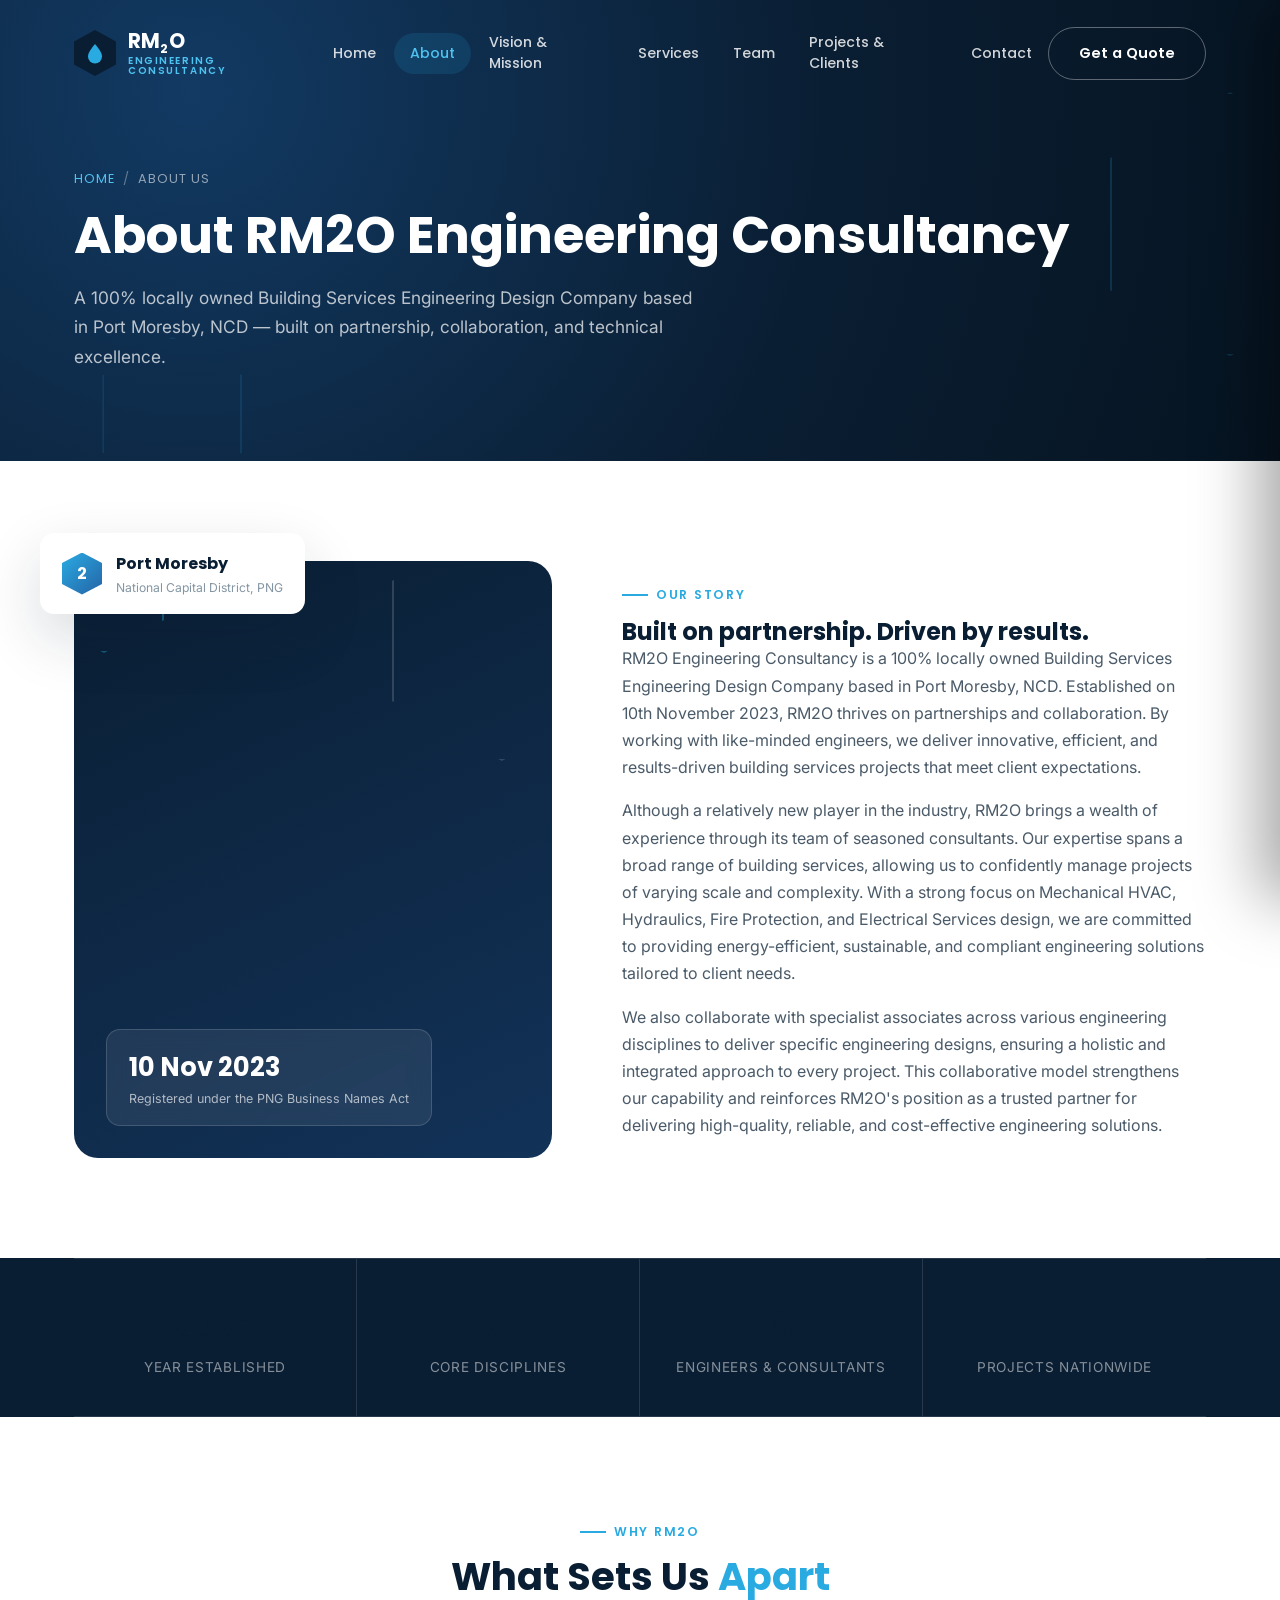
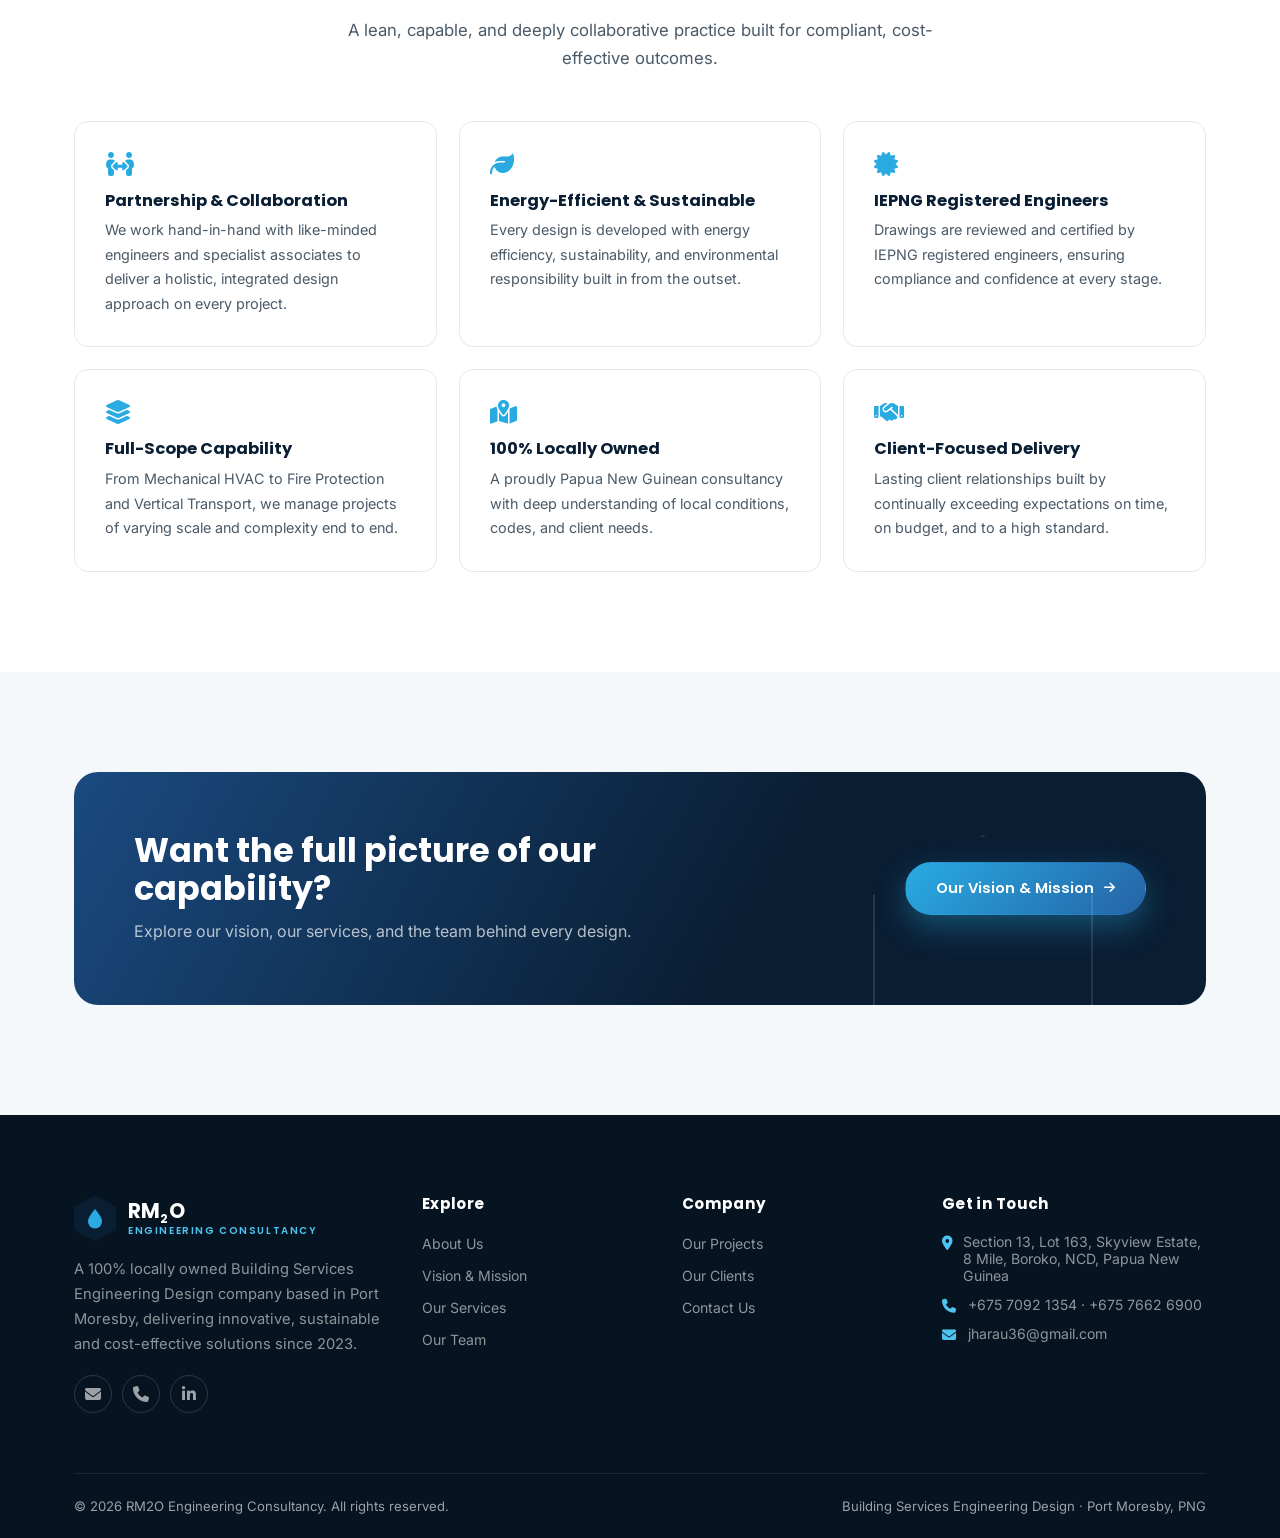
==== about.html @ 24e46983 "initial commit: RM2O website" ====
<!DOCTYPE html>
<html lang="en">
<head>
<meta charset="UTF-8">
<meta name="viewport" content="width=device-width, initial-scale=1.0">
<title>About Us | RM2O Engineering Consultancy</title>
<meta name="description" content="RM2O Engineering Consultancy is a 100% locally owned Building Services Engineering Design Company based in Port Moresby, NCD, established November 2023.">

  <!-- Canonical -->
  <link rel="canonical" href="https://YOURNAME.github.io/rm2o-website/about.html">

  <!-- Open Graph / Facebook / WhatsApp / LinkedIn -->
  <meta property="og:type" content="website">
  <meta property="og:site_name" content="RM2O Engineering Consultancy">
  <meta property="og:locale" content="en_PG">
  <meta property="og:url" content="https://YOURNAME.github.io/rm2o-website/about.html">
  <meta property="og:title" content="About Us | RM2O Engineering Consultancy">
  <meta property="og:description" content="RM2O Engineering Consultancy is a 100% locally owned Building Services Engineering Design Company based in Port Moresby, NCD, established November 2023.">
  <meta property="og:image" content="https://YOURNAME.github.io/rm2o-website/assets/og-image.png">
  <meta property="og:image:width" content="1200">
  <meta property="og:image:height" content="630">
  <meta property="og:image:alt" content="RM2O Engineering Consultancy — building services engineering design, Port Moresby, Papua New Guinea">

  <!-- Twitter / X -->
  <meta name="twitter:card" content="summary_large_image">
  <meta name="twitter:title" content="About Us | RM2O Engineering Consultancy">
  <meta name="twitter:description" content="RM2O Engineering Consultancy is a 100% locally owned Building Services Engineering Design Company based in Port Moresby, NCD, established November 2023.">
  <meta name="twitter:image" content="https://YOURNAME.github.io/rm2o-website/assets/og-image.png">

  <!-- Theme -->
  <meta name="theme-color" content="#0a1e33">

<link rel="icon" type="image/svg+xml" href="assets/favicon.svg">
<link rel="preconnect" href="https://fonts.googleapis.com">
<link rel="preconnect" href="https://fonts.gstatic.com" crossorigin>
<link href="https://fonts.googleapis.com/css2?family=Inter:wght@400;500;600;700&family=Poppins:wght@500;600;700;800&display=swap" rel="stylesheet">
<link rel="stylesheet" href="https://cdnjs.cloudflare.com/ajax/libs/font-awesome/6.5.1/css/all.min.css">
<link rel="stylesheet" href="css/style.css">
<link rel="stylesheet" href="css/pages.css">
</head>
<body data-page="about">

<div id="preloader"><div class="loader-hex"></div></div>

<header class="site-header">
  <div class="container">
    <a href="index.html" class="brand">
      <div class="brand-mark"><svg viewBox="0 0 24 24" fill="none"><path d="M12 3c4 5 7 8.8 7 12.5A7 7 0 0 1 5 15.5C5 11.8 8 8 12 3z" fill="#29abe2"/></svg></div>
      <div class="brand-text"><div class="rm">RM<sub>2</sub>O</div><div class="sub">Engineering Consultancy</div></div>
    </a>
    <nav class="nav-links">
      <a href="index.html" data-page="home">Home</a>
      <a href="about.html" data-page="about">About</a>
      <a href="vision-mission.html" data-page="vision">Vision &amp; Mission</a>
      <a href="services.html" data-page="services">Services</a>
      <a href="team.html" data-page="team">Team</a>
      <a href="projects-clients.html" data-page="projects">Projects &amp; Clients</a>
      <a href="contact.html" data-page="contact">Contact</a>
    </nav>
    <div class="nav-cta">
      <a href="contact.html" class="btn btn-outline desktop-only">Get a Quote</a>
      <button class="nav-toggle" aria-label="Open menu"><span></span><span></span><span></span></button>
    </div>
  </div>
</header>
<div class="nav-overlay"></div>
<aside class="mobile-nav">
  <button class="mobile-nav-close" aria-label="Close menu"><i class="fa-solid fa-xmark"></i></button>
  <a href="index.html" data-page="home">Home</a>
  <a href="about.html" data-page="about">About</a>
  <a href="vision-mission.html" data-page="vision">Vision &amp; Mission</a>
  <a href="services.html" data-page="services">Services</a>
  <a href="team.html" data-page="team">Team</a>
  <a href="projects-clients.html" data-page="projects">Projects &amp; Clients</a>
  <a href="contact.html" data-page="contact">Contact</a>
  <a href="contact.html" class="btn btn-primary btn-block" style="margin-top:24px;">Get a Quote</a>
</aside>

<section class="page-hero">
  <div class="hex-deco hex-outline" style="width:240px;height:264px;top:20%;right:-70px;"></div>
  <div class="hex-deco hex-outline" style="width:140px;height:154px;bottom:-30px;left:8%;border-color:rgba(41,171,226,0.25);"></div>
  <div class="container">
    <div class="crumb"><a href="index.html">Home</a><span class="sep">/</span><span class="cur">About Us</span></div>
    <h1>About RM2O Engineering Consultancy</h1>
    <p class="lead">A 100% locally owned Building Services Engineering Design Company based in Port Moresby, NCD &mdash; built on partnership, collaboration, and technical excellence.</p>
  </div>
</section>

<section class="section-pad">
  <div class="container about-split">
    <div class="about-visual reveal">
      <div class="about-panel">
        <div class="hex-deco hex-outline"></div>
        <div class="hex-deco hex-outline small"></div>
        <div class="about-panel-tag"><b>10 Nov 2023</b><span>Registered under the PNG Business Names Act</span></div>
      </div>
      <div class="about-float-card">
        <div class="hex-badge">2</div>
        <div><b>Port Moresby</b><span>National Capital District, PNG</span></div>
      </div>
    </div>
    <div class="about-body reveal reveal-delay-1">
      <div class="eyebrow">Our Story</div>
      <h2>Built on partnership. Driven by results.</h2>
      <p>RM2O Engineering Consultancy is a 100% locally owned Building Services Engineering Design Company based in Port Moresby, NCD. Established on 10th November 2023, RM2O thrives on partnerships and collaboration. By working with like-minded engineers, we deliver innovative, efficient, and results-driven building services projects that meet client expectations.</p>
      <p>Although a relatively new player in the industry, RM2O brings a wealth of experience through its team of seasoned consultants. Our expertise spans a broad range of building services, allowing us to confidently manage projects of varying scale and complexity. With a strong focus on Mechanical HVAC, Hydraulics, Fire Protection, and Electrical Services design, we are committed to providing energy-efficient, sustainable, and compliant engineering solutions tailored to client needs.</p>
      <p>We also collaborate with specialist associates across various engineering disciplines to deliver specific engineering designs, ensuring a holistic and integrated approach to every project. This collaborative model strengthens our capability and reinforces RM2O's position as a trusted partner for delivering high-quality, reliable, and cost-effective engineering solutions.</p>
    </div>
  </div>
</section>

<section class="bg-navy" style="padding:0;">
  <div class="container">
    <div class="stat-band" style="border-color:rgba(255,255,255,0.12); margin:0;">
      <div class="stat" style="border-color:rgba(255,255,255,0.12);"><b>2023</b><span style="color:rgba(255,255,255,0.5);">Year Established</span></div>
      <div class="stat" style="border-color:rgba(255,255,255,0.12);"><b>5</b><span style="color:rgba(255,255,255,0.5);">Core Disciplines</span></div>
      <div class="stat" style="border-color:rgba(255,255,255,0.12);"><b>8</b><span style="color:rgba(255,255,255,0.5);">Engineers &amp; Consultants</span></div>
      <div class="stat"><b>15+</b><span style="color:rgba(255,255,255,0.5);">Projects Nationwide</span></div>
    </div>
  </div>
</section>

<section class="section-pad">
  <div class="container">
    <div class="section-head center reveal">
      <div class="eyebrow" style="justify-content:center;">Why RM2O</div>
      <h2>What Sets Us <span class="accent">Apart</span></h2>
      <p>A lean, capable, and deeply collaborative practice built for compliant, cost-effective outcomes.</p>
    </div>
    <div class="why-grid">
      <div class="why-card reveal reveal-delay-1">
        <i class="fa-solid fa-people-arrows"></i>
        <h4>Partnership &amp; Collaboration</h4>
        <p>We work hand-in-hand with like-minded engineers and specialist associates to deliver a holistic, integrated design approach on every project.</p>
      </div>
      <div class="why-card reveal reveal-delay-2">
        <i class="fa-solid fa-leaf"></i>
        <h4>Energy-Efficient &amp; Sustainable</h4>
        <p>Every design is developed with energy efficiency, sustainability, and environmental responsibility built in from the outset.</p>
      </div>
      <div class="why-card reveal reveal-delay-3">
        <i class="fa-solid fa-certificate"></i>
        <h4>IEPNG Registered Engineers</h4>
        <p>Drawings are reviewed and certified by IEPNG registered engineers, ensuring compliance and confidence at every stage.</p>
      </div>
      <div class="why-card reveal reveal-delay-1">
        <i class="fa-solid fa-layer-group"></i>
        <h4>Full-Scope Capability</h4>
        <p>From Mechanical HVAC to Fire Protection and Vertical Transport, we manage projects of varying scale and complexity end to end.</p>
      </div>
      <div class="why-card reveal reveal-delay-2">
        <i class="fa-solid fa-map-location-dot"></i>
        <h4>100% Locally Owned</h4>
        <p>A proudly Papua New Guinean consultancy with deep understanding of local conditions, codes, and client needs.</p>
      </div>
      <div class="why-card reveal reveal-delay-3">
        <i class="fa-solid fa-handshake"></i>
        <h4>Client-Focused Delivery</h4>
        <p>Lasting client relationships built by continually exceeding expectations on time, on budget, and to a high standard.</p>
      </div>
    </div>
  </div>
</section>

<section class="section-pad bg-soft" style="padding-bottom:110px;">
  <div class="container">
    <div class="cta-band reveal" style="background:linear-gradient(120deg, var(--blue-700), var(--navy) 60%);">
      <div class="hex-deco hex-outline"></div>
      <div>
        <h2>Want the full picture of our capability?</h2>
        <p>Explore our vision, our services, and the team behind every design.</p>
      </div>
      <a href="vision-mission.html" class="btn btn-primary">Our Vision &amp; Mission <i class="fa-solid fa-arrow-right"></i></a>
    </div>
  </div>
</section>

<footer class="site-footer">
  <div class="container">
    <div class="footer-grid">
      <div class="footer-brand">
        <div class="brand">
          <div class="brand-mark"><svg viewBox="0 0 24 24" fill="none"><path d="M12 3c4 5 7 8.8 7 12.5A7 7 0 0 1 5 15.5C5 11.8 8 8 12 3z" fill="#29abe2"/></svg></div>
          <div class="brand-text"><div class="rm">RM<sub>2</sub>O</div><div class="sub">Engineering Consultancy</div></div>
        </div>
        <p>A 100% locally owned Building Services Engineering Design company based in Port Moresby, delivering innovative, sustainable and cost-effective solutions since 2023.</p>
        <div class="footer-social">
          <a href="mailto:jharau36@gmail.com" aria-label="Email"><i class="fa-solid fa-envelope"></i></a>
          <a href="tel:+67570921354" aria-label="Call"><i class="fa-solid fa-phone"></i></a>
          <a href="#" aria-label="LinkedIn"><i class="fa-brands fa-linkedin-in"></i></a>
        </div>
      </div>
      <div class="footer-col">
        <h4>Explore</h4>
        <ul>
          <li><a href="about.html">About Us</a></li>
          <li><a href="vision-mission.html">Vision &amp; Mission</a></li>
          <li><a href="services.html">Our Services</a></li>
          <li><a href="team.html">Our Team</a></li>
        </ul>
      </div>
      <div class="footer-col">
        <h4>Company</h4>
        <ul>
          <li><a href="projects-clients.html">Our Projects</a></li>
          <li><a href="projects-clients.html#clients">Our Clients</a></li>
          <li><a href="contact.html">Contact Us</a></li>
        </ul>
      </div>
      <div class="footer-col">
        <h4>Get in Touch</h4>
        <ul class="footer-contact">
          <li><i class="fa-solid fa-location-dot"></i> Section 13, Lot 163, Skyview Estate, 8 Mile, Boroko, NCD, Papua New Guinea</li>
          <li><i class="fa-solid fa-phone"></i> +675 7092 1354 &middot; +675 7662 6900</li>
          <li><i class="fa-solid fa-envelope"></i> jharau36@gmail.com</li>
        </ul>
      </div>
    </div>
    <div class="footer-bottom">
      <span>&copy; <span class="js-year"></span> RM2O Engineering Consultancy. All rights reserved.</span>
      <span>Building Services Engineering Design &middot; Port Moresby, PNG</span>
    </div>
  </div>
</footer>

<button class="back-to-top" aria-label="Back to top"><i class="fa-solid fa-arrow-up"></i></button>
<script src="js/script.js"></script>
</body>
</html>
---- css/style.css ----
/* ==========================================================================
   RM2O Engineering Consultancy — Stylesheet
   ========================================================================== */

:root {
  --navy: #0a1e33;
  --navy-deep: #061421;
  --blue-800: #123258;
  --blue-700: #1a4a80;
  --blue-600: #2563a6;
  --blue-500: #2f7fc4;
  --cyan-500: #29abe2;
  --cyan-400: #4fc3f0;
  --cyan-300: #8adcf7;
  --ink: #16232f;
  --ink-soft: #4a5a68;
  --muted: #8496a3;
  --line: #e3e9ee;
  --bg: #ffffff;
  --bg-soft: #f5f8fb;
  --bg-soft-2: #eef3f8;
  --white: #ffffff;
  --success: #2fa86c;
  --radius-sm: 8px;
  --radius-md: 14px;
  --radius-lg: 24px;
  --radius-pill: 999px;
  --shadow-sm: 0 2px 10px rgba(10, 30, 51, 0.06);
  --shadow-md: 0 10px 30px rgba(10, 30, 51, 0.10);
  --shadow-lg: 0 24px 60px rgba(10, 30, 51, 0.16);
  --shadow-glow: 0 0 0 1px rgba(41, 171, 226, 0.15), 0 20px 50px rgba(41, 171, 226, 0.18);
  --ease: cubic-bezier(0.22, 1, 0.36, 1);
  --font-head: 'Poppins', 'Segoe UI', sans-serif;
  --font-body: 'Inter', 'Segoe UI', sans-serif;
  --container: 1180px;
}

* , *::before, *::after { box-sizing: border-box; }
html { scroll-behavior: smooth; }
body {
  margin: 0;
  font-family: var(--font-body);
  color: var(--ink);
  background: var(--bg);
  -webkit-font-smoothing: antialiased;
  overflow-x: hidden;
}
img { max-width: 100%; display: block; }
a { color: inherit; text-decoration: none; }
ul { margin: 0; padding: 0; list-style: none; }
h1, h2, h3, h4, h5 {
  font-family: var(--font-head);
  margin: 0;
  line-height: 1.15;
  color: var(--navy);
  font-weight: 700;
}
p { margin: 0; line-height: 1.7; color: var(--ink-soft); }
button { font-family: inherit; cursor: pointer; }
.container {
  max-width: var(--container);
  margin: 0 auto;
  padding: 0 24px;
}
section { position: relative; }

/* ---------- Utility ---------- */
.eyebrow {
  display: inline-flex;
  align-items: center;
  gap: 8px;
  font-family: var(--font-head);
  font-size: 0.78rem;
  font-weight: 600;
  letter-spacing: 0.14em;
  text-transform: uppercase;
  color: var(--cyan-500);
  margin-bottom: 14px;
}
.eyebrow::before {
  content: "";
  width: 26px;
  height: 2px;
  background: var(--cyan-500);
  display: inline-block;
}
.section-head { max-width: 640px; margin-bottom: 48px; }
.section-head.center { margin-left: auto; margin-right: auto; text-align: center; }
.section-head h2 { font-size: clamp(1.8rem, 3vw, 2.6rem); }
.section-head h2 .accent { color: var(--cyan-500); }
.section-head p { margin-top: 16px; font-size: 1.05rem; }
.section-pad { padding: 100px 0; }
.bg-soft { background: var(--bg-soft); }
.bg-navy { background: var(--navy); color: #fff; }
.bg-navy p { color: rgba(255,255,255,0.72); }
.bg-navy h2, .bg-navy h3, .bg-navy h4 { color: #fff; }

.btn {
  display: inline-flex;
  align-items: center;
  gap: 10px;
  padding: 15px 30px;
  border-radius: var(--radius-pill);
  font-family: var(--font-head);
  font-weight: 600;
  font-size: 0.92rem;
  border: 1px solid transparent;
  transition: transform .35s var(--ease), box-shadow .35s var(--ease), background .35s var(--ease), color .35s var(--ease), border-color .35s var(--ease);
  white-space: nowrap;
}
.btn i, .btn svg { font-size: 0.85em; }
.btn-primary {
  background: linear-gradient(135deg, var(--cyan-500), var(--blue-600));
  color: #fff;
  box-shadow: 0 12px 30px rgba(41, 171, 226, 0.35);
}
.btn-primary:hover { transform: translateY(-3px); box-shadow: 0 18px 40px rgba(41, 171, 226, 0.45); }
.btn-outline {
  background: transparent;
  border-color: rgba(255,255,255,0.35);
  color: #fff;
}
.btn-outline:hover { background: rgba(255,255,255,0.12); border-color: #fff; transform: translateY(-3px); }
.btn-outline-dark {
  background: transparent;
  border-color: var(--line);
  color: var(--navy);
}
.btn-outline-dark:hover { border-color: var(--cyan-500); color: var(--cyan-500); transform: translateY(-3px); }
.btn-block { width: 100%; justify-content: center; }
.btn-sm { padding: 10px 20px; font-size: 0.82rem; }

/* Hexagon badge (page-number motif from the profile) */
.hex-badge {
  --s: 46px;
  width: var(--s);
  height: calc(var(--s) * 1.05);
  background: linear-gradient(135deg, var(--cyan-500), var(--blue-600));
  clip-path: polygon(50% 0%, 100% 25%, 100% 75%, 50% 100%, 0% 75%, 0% 25%);
  display: inline-flex;
  align-items: center;
  justify-content: center;
  color: #fff;
  font-family: var(--font-head);
  font-weight: 700;
  font-size: 1rem;
  flex-shrink: 0;
}

.hex-deco { position: absolute; pointer-events: none; z-index: 0; }
.hex-outline {
  clip-path: polygon(50% 0%, 100% 25%, 100% 75%, 50% 100%, 0% 75%, 0% 25%);
  border: 2px solid rgba(41, 171, 226, 0.35);
}
.hex-outline.solid-light { background: rgba(41, 171, 226, 0.06); border: none; }

.reveal { opacity: 0; transform: translateY(28px); transition: opacity .8s var(--ease), transform .8s var(--ease); }
.reveal.in { opacity: 1; transform: translateY(0); }
.reveal-delay-1 { transition-delay: .08s; }
.reveal-delay-2 { transition-delay: .16s; }
.reveal-delay-3 { transition-delay: .24s; }
.reveal-delay-4 { transition-delay: .32s; }

.tag-status {
  display: inline-flex;
  align-items: center;
  gap: 6px;
  padding: 5px 13px;
  border-radius: var(--radius-pill);
  font-size: 0.72rem;
  font-weight: 700;
  letter-spacing: 0.04em;
  text-transform: uppercase;
  font-family: var(--font-head);
}
.tag-status.done { background: rgba(47, 168, 108, 0.12); color: var(--success); }
.tag-status.progress { background: rgba(41, 171, 226, 0.12); color: var(--cyan-500); }

/* ---------- Preloader ---------- */
#preloader {
  position: fixed; inset: 0; z-index: 9999;
  background: var(--navy);
  display: flex; align-items: center; justify-content: center;
  transition: opacity .6s var(--ease), visibility .6s var(--ease);
}
#preloader.hide { opacity: 0; visibility: hidden; }
.loader-hex {
  width: 56px; height: 62px;
  clip-path: polygon(50% 0%, 100% 25%, 100% 75%, 50% 100%, 0% 75%, 0% 25%);
  background: linear-gradient(135deg, var(--cyan-400), var(--blue-600));
  animation: pulseHex 1.1s ease-in-out infinite;
}
@keyframes pulseHex { 0%, 100% { transform: scale(0.85); opacity: .6; } 50% { transform: scale(1.05); opacity: 1; } }

/* ---------- Header / Nav ---------- */
.site-header {
  position: fixed; top: 0; left: 0; right: 0; z-index: 1000;
  padding: 22px 0;
  transition: padding .35s var(--ease), background .35s var(--ease), box-shadow .35s var(--ease);
}
.site-header .container { display: flex; align-items: center; justify-content: space-between; }
.site-header.scrolled {
  padding: 12px 0;
  background: rgba(10, 22, 38, 0.86);
  backdrop-filter: blur(14px) saturate(140%);
  box-shadow: 0 6px 24px rgba(6, 20, 33, 0.25);
}
.brand { display: flex; align-items: center; gap: 12px; }
.brand-mark {
  width: 42px; height: 46px;
  position: relative;
  clip-path: polygon(50% 0%, 100% 25%, 100% 75%, 50% 100%, 0% 75%, 0% 25%);
  background: var(--navy);
  display: flex; align-items: center; justify-content: center;
}
.brand-mark svg { width: 24px; height: 24px; }
.brand-text { font-family: var(--font-head); line-height: 1.05; }
.brand-text .rm { font-weight: 700; font-size: 1.28rem; color: #fff; letter-spacing: .01em; }
.brand-text .rm sub { font-size: 0.6em; }
.brand-text .sub { font-size: 0.62rem; letter-spacing: 0.16em; color: var(--cyan-400); text-transform: uppercase; font-weight: 600; }

.nav-links { display: flex; align-items: center; gap: 2px; }
.nav-links a {
  color: rgba(255,255,255,0.82);
  font-family: var(--font-head);
  font-size: 0.88rem;
  font-weight: 500;
  padding: 10px 16px;
  border-radius: var(--radius-pill);
  transition: color .3s, background .3s;
  position: relative;
}
.nav-links a:hover, .nav-links a.active { color: #fff; background: rgba(255,255,255,0.09); }
.nav-links a.active { color: var(--cyan-400); background: rgba(41, 171, 226, 0.14); }
.nav-cta { display: flex; align-items: center; gap: 14px; }
.nav-toggle {
  display: none; width: 44px; height: 44px; border-radius: 50%;
  background: rgba(255,255,255,0.1); border: none; align-items: center; justify-content: center;
  flex-direction: column; gap: 5px;
}
.nav-toggle span { width: 20px; height: 2px; background: #fff; border-radius: 2px; transition: transform .3s, opacity .3s; }
.nav-toggle.open span:nth-child(1) { transform: translateY(7px) rotate(45deg); }
.nav-toggle.open span:nth-child(2) { opacity: 0; }
.nav-toggle.open span:nth-child(3) { transform: translateY(-7px) rotate(-45deg); }

/* ---------- Page Hero (inner pages) ---------- */
.page-hero {
  background: radial-gradient(circle at 15% 20%, #123a63 0%, var(--navy) 55%, var(--navy-deep) 100%);
  color: #fff;
  padding: 170px 0 90px;
  position: relative;
  overflow: hidden;
}
.page-hero .container { position: relative; z-index: 2; }
.page-hero h1 { font-size: clamp(2.1rem, 4.2vw, 3.2rem); color: #fff; }
.page-hero .crumb {
  display: flex; align-items: center; gap: 8px;
  font-family: var(--font-head); font-size: 0.8rem; letter-spacing: 0.08em; text-transform: uppercase;
  color: var(--cyan-400); margin-bottom: 18px;
}
.page-hero .crumb .sep { color: rgba(255,255,255,0.35); }
.page-hero .crumb .cur { color: rgba(255,255,255,0.55); }
.page-hero p.lead { margin-top: 18px; max-width: 620px; font-size: 1.08rem; color: rgba(255,255,255,0.72); }
.page-hero .hex-deco { opacity: .5; }

/* ---------- Footer ---------- */
.site-footer { background: var(--navy-deep); color: rgba(255,255,255,0.6); padding: 80px 0 0; position: relative; overflow: hidden; }
.footer-grid { display: grid; grid-template-columns: 1.4fr 1fr 1fr 1.2fr; gap: 40px; position: relative; z-index: 1; }
.footer-brand p { color: rgba(255,255,255,0.55); margin-top: 16px; font-size: 0.92rem; max-width: 320px; }
.footer-col h4 { color: #fff; font-size: 0.95rem; margin-bottom: 20px; letter-spacing: .02em; }
.footer-col ul li { margin-bottom: 12px; }
.footer-col ul li a { font-size: 0.88rem; color: rgba(255,255,255,0.55); transition: color .25s, padding-left .25s; display: inline-block; }
.footer-col ul li a:hover { color: var(--cyan-400); padding-left: 4px; }
.footer-contact li { display: flex; gap: 10px; align-items: flex-start; font-size: 0.88rem; color: rgba(255,255,255,0.55); }
.footer-contact li i { color: var(--cyan-400); margin-top: 3px; width: 16px; }
.footer-social { display: flex; gap: 10px; margin-top: 18px; }
.footer-social a {
  width: 38px; height: 38px; border-radius: 50%; border: 1px solid rgba(255,255,255,0.15);
  display: flex; align-items: center; justify-content: center; transition: background .3s, border-color .3s, transform .3s;
}
.footer-social a:hover { background: var(--cyan-500); border-color: var(--cyan-500); transform: translateY(-3px); }
.footer-bottom {
  margin-top: 60px; padding: 24px 0; border-top: 1px solid rgba(255,255,255,0.08);
  display: flex; justify-content: space-between; align-items: center; font-size: 0.82rem; position: relative; z-index: 1;
}
.footer-bottom a { color: rgba(255,255,255,0.6); }
.footer-bottom a:hover { color: var(--cyan-400); }

.back-to-top {
  position: fixed; right: 26px; bottom: 26px; z-index: 900;
  width: 48px; height: 48px; border-radius: 50%; border: none;
  background: linear-gradient(135deg, var(--cyan-500), var(--blue-600));
  color: #fff; display: flex; align-items: center; justify-content: center;
  box-shadow: var(--shadow-md); opacity: 0; visibility: hidden; transform: translateY(12px);
  transition: opacity .35s, visibility .35s, transform .35s;
}
.back-to-top.show { opacity: 1; visibility: visible; transform: translateY(0); }

/* ============ Responsive ============ */
@media (max-width: 980px) {
  .nav-links { display: none; }
  .nav-toggle { display: flex; }
  .nav-cta .btn-outline.desktop-only { display: none; }
  .footer-grid { grid-template-columns: 1fr 1fr; }
}
@media (max-width: 640px) {
  .footer-grid { grid-template-columns: 1fr; }
  .footer-bottom { flex-direction: column; gap: 10px; text-align: center; }
  .section-pad { padding: 70px 0; }
}

/* Mobile nav drawer */
.mobile-nav {
  position: fixed; top: 0; right: 0; height: 100vh; width: min(320px, 82vw);
  background: var(--navy); z-index: 1100; padding: 100px 30px 40px;
  transform: translateX(100%); transition: transform .45s var(--ease);
  box-shadow: -20px 0 60px rgba(0,0,0,0.35);
}
.mobile-nav.open { transform: translateX(0); }
.mobile-nav a {
  display: block; padding: 14px 0; font-family: var(--font-head); font-weight: 500;
  color: rgba(255,255,255,0.85); font-size: 1.05rem; border-bottom: 1px solid rgba(255,255,255,0.08);
}
.mobile-nav a.active { color: var(--cyan-400); }
.mobile-nav-close {
  position: absolute; top: 26px; right: 26px; width: 40px; height: 40px; border-radius: 50%;
  background: rgba(255,255,255,0.08); border: none; color: #fff; font-size: 1.1rem;
}
.nav-overlay {
  position: fixed; inset: 0; background: rgba(6,20,33,0.55); z-index: 1050;
  opacity: 0; visibility: hidden; transition: opacity .4s, visibility .4s;
}
.nav-overlay.show { opacity: 1; visibility: visible; }
---- css/pages.css ----
/* ==========================================================================
   RM2O — Page-specific styles
   ========================================================================== */

/* ---------- Home Hero ---------- */
.hero {
  min-height: 100vh;
  display: flex; align-items: center;
  position: relative; overflow: hidden;
  background: radial-gradient(circle at 20% 10%, #12406e 0%, var(--navy) 45%, var(--navy-deep) 100%);
  color: #fff; padding: 160px 0 100px;
}
.hero-grid { display: grid; grid-template-columns: 1.05fr 0.95fr; gap: 40px; align-items: center; position: relative; z-index: 2; }
.hero-eyebrow {
  display: inline-flex; align-items: center; gap: 10px; padding: 8px 18px 8px 8px;
  border-radius: var(--radius-pill); background: rgba(255,255,255,0.07); border: 1px solid rgba(255,255,255,0.14);
  font-family: var(--font-head); font-size: 0.78rem; font-weight: 600; letter-spacing: .04em; color: var(--cyan-300);
  margin-bottom: 26px;
}
.hero-eyebrow .dot { width: 22px; height: 22px; border-radius: 50%; background: rgba(41,171,226,0.25); display: flex; align-items: center; justify-content: center; }
.hero-eyebrow .dot span { width: 8px; height: 8px; border-radius: 50%; background: var(--cyan-400); }
.hero h1 { font-size: clamp(2.4rem, 5vw, 3.7rem); color: #fff; letter-spacing: -0.01em; }
.hero h1 .grad { background: linear-gradient(120deg, var(--cyan-300), var(--cyan-500) 60%, var(--blue-500)); -webkit-background-clip: text; background-clip: text; color: transparent; }
.hero p.lead { margin-top: 24px; font-size: 1.12rem; color: rgba(255,255,255,0.72); max-width: 560px; }
.hero-actions { display: flex; gap: 16px; margin-top: 38px; flex-wrap: wrap; }
.hero-stats { display: flex; gap: 34px; margin-top: 56px; flex-wrap: wrap; }
.hero-stats .stat b { font-family: var(--font-head); font-size: 1.9rem; color: #fff; display: block; }
.hero-stats .stat span { font-size: 0.8rem; color: rgba(255,255,255,0.55); text-transform: uppercase; letter-spacing: .06em; }

.hero-visual { position: relative; height: 520px; display: flex; align-items: center; justify-content: center; }
.hex-cluster { position: relative; width: 100%; height: 100%; }
.hex-cluster .hex {
  position: absolute; clip-path: polygon(50% 0%, 100% 25%, 100% 75%, 50% 100%, 0% 75%, 0% 25%);
  display: flex; align-items: center; justify-content: center; flex-direction: column; gap: 6px;
  backdrop-filter: blur(6px);
  animation: floatY 6s ease-in-out infinite;
}
.hex-cluster .hex i { font-size: 1.5rem; color: var(--cyan-300); }
.hex-cluster .hex span { font-family: var(--font-head); font-size: 0.68rem; font-weight: 600; color: rgba(255,255,255,0.85); text-align: center; padding: 0 8px; }
.hex-cluster .hex.h1 { width: 168px; height: 184px; top: 6%; left: 22%; background: linear-gradient(150deg, rgba(41,171,226,0.28), rgba(37,99,166,0.18)); border: 1px solid rgba(41,171,226,0.4); animation-delay: 0s; }
.hex-cluster .hex.h2 { width: 148px; height: 162px; top: 4%; left: 54%; background: linear-gradient(150deg, rgba(255,255,255,0.1), rgba(255,255,255,0.03)); border: 1px solid rgba(255,255,255,0.16); animation-delay: 1.2s; }
.hex-cluster .hex.h3 { width: 168px; height: 184px; top: 40%; left: 6%; background: linear-gradient(150deg, rgba(255,255,255,0.1), rgba(255,255,255,0.03)); border: 1px solid rgba(255,255,255,0.16); animation-delay: 2s; }
.hex-cluster .hex.h4 { width: 190px; height: 208px; top: 34%; left: 36%; background: linear-gradient(150deg, rgba(41,171,226,0.32), rgba(37,99,166,0.2)); border: 1px solid rgba(41,171,226,0.45); animation-delay: .6s; z-index: 2; }
.hex-cluster .hex.h5 { width: 148px; height: 162px; top: 68%; left: 12%; background: linear-gradient(150deg, rgba(255,255,255,0.1), rgba(255,255,255,0.03)); border: 1px solid rgba(255,255,255,0.16); animation-delay: 1.6s; }
.hex-cluster .hex.h6 { width: 168px; height: 184px; top: 66%; left: 48%; background: linear-gradient(150deg, rgba(41,171,226,0.26), rgba(37,99,166,0.16)); border: 1px solid rgba(41,171,226,0.4); animation-delay: 2.4s; }
@keyframes floatY { 0%, 100% { transform: translateY(0); } 50% { transform: translateY(-14px); } }

.scroll-cue { position: absolute; bottom: 34px; left: 50%; transform: translateX(-50%); display: flex; flex-direction: column; align-items: center; gap: 8px; color: rgba(255,255,255,0.5); font-size: 0.72rem; letter-spacing: .1em; text-transform: uppercase; z-index: 2; }
.scroll-cue .mouse { width: 22px; height: 36px; border: 2px solid rgba(255,255,255,0.35); border-radius: 14px; display: flex; justify-content: center; padding-top: 6px; }
.scroll-cue .mouse span { width: 4px; height: 8px; background: var(--cyan-400); border-radius: 3px; animation: scrollDown 1.6s ease-in-out infinite; }
@keyframes scrollDown { 0% { opacity: 1; transform: translateY(0); } 100% { opacity: 0; transform: translateY(10px); } }

/* ---------- Marquee (client strip) ---------- */
.marquee-wrap { overflow: hidden; position: relative; padding: 34px 0; -webkit-mask-image: linear-gradient(90deg, transparent, #000 8%, #000 92%, transparent); mask-image: linear-gradient(90deg, transparent, #000 8%, #000 92%, transparent); }
.marquee-track { display: flex; align-items: center; gap: 22px; width: max-content; animation: marquee 34s linear infinite; }
.marquee-track:hover { animation-play-state: paused; }
@keyframes marquee { from { transform: translateX(0); } to { transform: translateX(-50%); } }
.client-logo {
  display: flex; align-items: center; justify-content: center; flex-shrink: 0;
  height: 68px; padding: 14px 24px;
  background: #fff; border: 1px solid var(--line); border-radius: var(--radius-md);
  box-shadow: var(--shadow-sm);
  transition: transform .35s var(--ease), box-shadow .35s var(--ease);
}
.client-logo img { height: 100%; max-height: 38px; width: auto; max-width: 150px; object-fit: contain; filter: grayscale(0.35) opacity(0.85); transition: filter .35s; }
.client-logo:hover { transform: translateY(-5px); box-shadow: var(--shadow-md); }
.client-logo:hover img { filter: none; }

/* ---------- Service Cards ---------- */
.service-grid { display: grid; grid-template-columns: repeat(5, 1fr); gap: 20px; }
.service-card {
  background: #fff; border: 1px solid var(--line); border-radius: var(--radius-md);
  padding: 30px 24px; transition: transform .4s var(--ease), box-shadow .4s var(--ease), border-color .4s var(--ease);
  position: relative; overflow: hidden;
}
.service-card::before {
  content: ""; position: absolute; inset: 0; opacity: 0; transition: opacity .4s;
  background: linear-gradient(160deg, rgba(41,171,226,0.06), transparent 60%);
}
.service-card:hover { transform: translateY(-8px); box-shadow: var(--shadow-lg); border-color: transparent; }
.service-card:hover::before { opacity: 1; }
.service-icon {
  width: 58px; height: 58px; border-radius: 16px; display: flex; align-items: center; justify-content: center;
  background: linear-gradient(135deg, var(--cyan-500), var(--blue-600)); color: #fff; font-size: 1.4rem; margin-bottom: 20px;
  position: relative; z-index: 1;
}
.service-card h3 { font-size: 1.02rem; margin-bottom: 10px; position: relative; z-index: 1; }
.service-card p { font-size: 0.88rem; position: relative; z-index: 1; }
.service-card ul { margin-top: 14px; position: relative; z-index: 1; }
.service-card ul li { font-size: 0.83rem; color: var(--ink-soft); padding: 6px 0; border-top: 1px dashed var(--line); display: flex; gap: 8px; }
.service-card ul li:first-child { border-top: none; }
.service-card ul li i { color: var(--cyan-500); font-size: 0.7rem; margin-top: 5px; }

.mini-service-row { display: grid; grid-template-columns: repeat(3, 1fr); gap: 20px; margin-top: 20px; }
.mini-service {
  background: #fff; border: 1px solid var(--line); border-radius: var(--radius-md); padding: 26px;
  transition: box-shadow .35s, transform .35s;
}
.mini-service:hover { box-shadow: var(--shadow-md); transform: translateY(-4px); }
.mini-service .num { font-family: var(--font-head); font-weight: 700; color: var(--cyan-500); font-size: 0.8rem; letter-spacing: .06em; }
.mini-service h4 { margin-top: 10px; font-size: 1.05rem; }
.mini-service ul { margin-top: 12px; }
.mini-service ul li { font-size: 0.87rem; color: var(--ink-soft); padding: 4px 0; display: flex; gap: 8px; }
.mini-service ul li i { color: var(--cyan-500); font-size: 0.65rem; margin-top: 6px; }

.partner-row { display: grid; grid-template-columns: repeat(3, 1fr); gap: 20px; margin-top: 20px; }
.partner-card { background: var(--navy); border-radius: var(--radius-md); padding: 28px; color: #fff; }
.partner-card i { color: var(--cyan-400); font-size: 1.6rem; margin-bottom: 14px; display: block; }
.partner-card h4 { color: #fff; font-size: 1.02rem; margin-bottom: 8px; }
.partner-card p { color: rgba(255,255,255,0.62); font-size: 0.88rem; }

/* ---------- About ---------- */
.about-split { display: grid; grid-template-columns: 0.9fr 1.1fr; gap: 70px; align-items: center; }
.about-visual { position: relative; }
.about-panel {
  border-radius: var(--radius-lg); background: linear-gradient(155deg, var(--navy), var(--blue-800));
  aspect-ratio: 4/5; position: relative; overflow: hidden; display: flex; align-items: flex-end; padding: 32px;
}
.about-panel .hex-outline { width: 220px; height: 240px; top: -40px; right: -60px; border-color: rgba(255,255,255,0.15); }
.about-panel .hex-outline.small { width: 120px; height: 132px; bottom: 20%; left: -30px; border-color: rgba(41,171,226,0.4); }
.about-panel-tag { position: relative; z-index: 1; background: rgba(255,255,255,0.08); backdrop-filter: blur(10px); border: 1px solid rgba(255,255,255,0.15); border-radius: var(--radius-md); padding: 18px 22px; color: #fff; }
.about-panel-tag b { display: block; font-family: var(--font-head); font-size: 1.6rem; }
.about-panel-tag span { font-size: 0.78rem; color: rgba(255,255,255,0.65); }
.about-float-card {
  position: absolute; top: -28px; left: -34px; background: #fff; border-radius: var(--radius-md);
  box-shadow: var(--shadow-lg); padding: 18px 22px; display: flex; align-items: center; gap: 14px;
}
.about-float-card .hex-badge { --s: 40px; }
.about-float-card b { font-family: var(--font-head); display: block; color: var(--navy); font-size: 1rem; }
.about-float-card span { font-size: 0.76rem; color: var(--muted); }

.about-body p + p { margin-top: 16px; }
.value-pills { display: flex; flex-wrap: wrap; gap: 12px; margin-top: 28px; }
.value-pills span { background: var(--bg-soft-2); border-radius: var(--radius-pill); padding: 9px 18px; font-size: 0.84rem; font-weight: 600; color: var(--blue-700); font-family: var(--font-head); display: inline-flex; align-items: center; gap: 8px; }
.value-pills span i { color: var(--cyan-500); }

.stat-band { display: grid; grid-template-columns: repeat(4, 1fr); border-top: 1px solid var(--line); border-bottom: 1px solid var(--line); margin: 70px 0; }
.stat-band .stat { text-align: center; padding: 40px 20px; border-right: 1px solid var(--line); }
.stat-band .stat:last-child { border-right: none; }
.stat-band .stat b { font-family: var(--font-head); font-size: 2.4rem; color: var(--navy); display: block; }
.stat-band .stat b .accent { color: var(--cyan-500); }
.stat-band .stat span { font-size: 0.85rem; color: var(--muted); text-transform: uppercase; letter-spacing: .05em; }

.why-grid { display: grid; grid-template-columns: repeat(3, 1fr); gap: 22px; }
.why-card { padding: 30px; border-radius: var(--radius-md); background: #fff; border: 1px solid var(--line); }
.why-card i { color: var(--cyan-500); font-size: 1.5rem; margin-bottom: 16px; display: block; }
.why-card h4 { font-size: 1.02rem; margin-bottom: 8px; }
.why-card p { font-size: 0.9rem; }

/* ---------- Vision / Mission ---------- */
.vm-grid { display: grid; grid-template-columns: 1fr 1fr; gap: 28px; }
.vm-card {
  border-radius: var(--radius-lg); padding: 46px 40px; position: relative; overflow: hidden;
}
.vm-card.vision { background: linear-gradient(155deg, var(--navy), var(--blue-800)); color: #fff; }
.vm-card.mission { background: #fff; border: 1px solid var(--line); }
.vm-card .icon-ring {
  width: 64px; height: 64px; border-radius: 50%; display: flex; align-items: center; justify-content: center;
  margin-bottom: 26px; font-size: 1.5rem;
}
.vm-card.vision .icon-ring { background: rgba(41,171,226,0.18); border: 1px solid rgba(41,171,226,0.4); color: var(--cyan-300); }
.vm-card.mission .icon-ring { background: var(--bg-soft-2); color: var(--cyan-500); }
.vm-card h3 { font-size: 1.5rem; margin-bottom: 16px; }
.vm-card.vision h3 { color: #fff; }
.vm-card p { font-size: 1rem; }
.vm-card.vision p { color: rgba(255,255,255,0.75); }
.vm-card .hex-outline { width: 200px; height: 220px; bottom: -60px; right: -60px; border-color: rgba(255,255,255,0.1); }

.values-grid { display: grid; grid-template-columns: repeat(5, 1fr); gap: 18px; }
.value-card { text-align: center; padding: 34px 18px; }
.value-card .hex-icon {
  width: 78px; height: 86px; margin: 0 auto 18px; clip-path: polygon(50% 0%, 100% 25%, 100% 75%, 50% 100%, 0% 75%, 0% 25%);
  background: var(--bg-soft-2); display: flex; align-items: center; justify-content: center; color: var(--cyan-500); font-size: 1.5rem;
  transition: background .35s, color .35s, transform .35s;
}
.value-card:hover .hex-icon { background: linear-gradient(135deg, var(--cyan-500), var(--blue-600)); color: #fff; transform: rotate(8deg) scale(1.05); }
.value-card h4 { font-size: 0.98rem; margin-bottom: 8px; }
.value-card p { font-size: 0.84rem; }

/* ---------- Team ---------- */
.team-grid { display: grid; grid-template-columns: repeat(3, 1fr); gap: 26px; }
.team-card {
  background: #fff; border-radius: var(--radius-md); overflow: hidden; border: 1px solid var(--line);
  transition: transform .4s var(--ease), box-shadow .4s var(--ease);
}
.team-card:hover { transform: translateY(-8px); box-shadow: var(--shadow-lg); }
.team-photo {
  aspect-ratio: 4/3.1; background: linear-gradient(150deg, var(--blue-700), var(--navy));
  position: relative; display: flex; align-items: center; justify-content: center;
}
.team-photo .initials { font-family: var(--font-head); font-size: 2.6rem; font-weight: 700; color: rgba(255,255,255,0.92); letter-spacing: .04em; }
.team-photo::after { content: ""; position: absolute; inset: 0; background: radial-gradient(circle at 80% 0%, rgba(41,171,226,0.35), transparent 60%); }
.team-body { padding: 22px 24px 26px; }
.team-body h3 { font-size: 1.08rem; }
.team-role { color: var(--cyan-500); font-family: var(--font-head); font-size: 0.82rem; font-weight: 600; margin-top: 4px; display: block; }
.team-body p.bio { margin-top: 12px; font-size: 0.87rem; }
.team-meta { margin-top: 16px; padding-top: 16px; border-top: 1px dashed var(--line); display: flex; flex-direction: column; gap: 6px; }
.team-meta span { font-size: 0.78rem; color: var(--muted); display: flex; gap: 8px; align-items: flex-start; }
.team-meta span i { color: var(--cyan-500); width: 14px; margin-top: 3px; }

.team-tabs { display: flex; gap: 10px; justify-content: center; margin-bottom: 44px; flex-wrap: wrap; }
.team-tab {
  padding: 11px 24px; border-radius: var(--radius-pill); border: 1px solid var(--line); background: #fff;
  font-family: var(--font-head); font-weight: 600; font-size: 0.88rem; color: var(--ink-soft); transition: all .3s;
}
.team-tab.active, .team-tab:hover { background: var(--navy); color: #fff; border-color: var(--navy); }
.team-panel { display: none; }
.team-panel.active { display: block; animation: fadeUp .5s var(--ease); }
@keyframes fadeUp { from { opacity: 0; transform: translateY(14px); } to { opacity: 1; transform: translateY(0); } }

/* Org chart — desktop: pixel-precise diagram with right-angle connectors;
   mobile: indented list fallback (precise diagram doesn't reflow at small sizes) */
.org-chart { padding: 50px 0 30px; }
.org-diagram-wrap { overflow-x: auto; }
.org-diagram { position: relative; margin: 0 auto; }
.org-diagram svg { position: absolute; top: 0; left: 0; overflow: visible; pointer-events: none; }
.org-line { stroke: #b7c1cb; stroke-width: 2; stroke-linecap: round; }
.org-box {
  position: absolute; box-sizing: border-box;
  background: #fff; border: 1px solid var(--line); border-radius: var(--radius-sm);
  box-shadow: var(--shadow-sm); display: flex; flex-direction: column; align-items: center; justify-content: center;
  text-align: center; padding: 6px 14px;
}
.org-box.root { background: var(--navy); border: none; color: #fff; }
.org-box.branch { border-color: var(--cyan-500); border-width: 1.5px; }
.org-box b { font-family: var(--font-head); font-size: 0.85rem; line-height: 1.25; }
.org-box span { font-size: 0.68rem; color: var(--muted); margin-top: 3px; line-height: 1.3; }
.org-box.root span { color: rgba(255,255,255,0.6); }

.org-tree-mobile { display: none; }
@media (max-width: 760px) {
  .org-diagram-wrap { display: none; }
  .org-tree-mobile { display: block; list-style: none; margin: 0; padding: 0; }
  .org-tree-mobile ul { list-style: none; margin: 0; padding: 0; }
  .org-tree-mobile li {
    position: relative; padding: 12px 0 12px 24px; border-left: 2px solid var(--line); margin-left: 12px;
  }
  .org-tree-mobile > li { border-left: none; margin-left: 0; padding-left: 0; }
  .org-tree-mobile .org-node {
    display: block; width: 100%; box-sizing: border-box;
    background: #fff; border: 1px solid var(--line); border-radius: var(--radius-sm);
    padding: 12px 16px; box-shadow: var(--shadow-sm); text-align: left;
  }
  .org-tree-mobile .org-node.root { background: var(--navy); border: none; color: #fff; }
  .org-tree-mobile .org-node.branch { border-color: var(--cyan-500); }
  .org-tree-mobile .org-node b { display: block; font-family: var(--font-head); font-size: 0.86rem; }
  .org-tree-mobile .org-node span { font-size: 0.72rem; color: var(--muted); }
  .org-tree-mobile .org-node.root span { color: rgba(255,255,255,0.6); }
}

/* ---------- Timeline (Projects) ---------- */
.timeline { position: relative; max-width: 900px; margin: 0 auto; padding: 10px 0; }
.timeline::before {
  content: ""; position: absolute; left: 50%; top: 0; bottom: 0; width: 2px;
  background: linear-gradient(var(--line), var(--cyan-300) 8%, var(--cyan-300) 92%, var(--line));
  transform: translateX(-50%);
}
.tl-item { display: grid; grid-template-columns: 1fr 60px 1fr; align-items: start; margin-bottom: 8px; position: relative; }
.tl-item .tl-card {
  background: #fff; border: 1px solid var(--line); border-radius: var(--radius-md); padding: 22px 24px;
  box-shadow: var(--shadow-sm); transition: transform .35s var(--ease), box-shadow .35s var(--ease);
}
.tl-item .tl-card:hover { transform: translateY(-4px); box-shadow: var(--shadow-md); }
.tl-item.left .tl-card { grid-column: 1; text-align: right; }
.tl-item.left .tl-spacer { grid-column: 3; }
.tl-item.right .tl-card { grid-column: 3; }
.tl-item.right .tl-spacer { grid-column: 1; }
.tl-dot {
  grid-column: 2; width: 60px; display: flex; align-items: center; justify-content: center; padding-top: 26px; position: relative; z-index: 1;
}
.tl-dot span { width: 16px; height: 16px; border-radius: 50%; background: #fff; border: 3px solid var(--cyan-500); box-shadow: 0 0 0 6px rgba(41,171,226,0.12); }
.tl-item.left .tl-card .tag-status { justify-content: flex-end; }
.tl-card h4 { font-size: 1.02rem; margin-bottom: 8px; }
.tl-card .tl-loc { display: flex; align-items: center; gap: 6px; font-size: 0.8rem; color: var(--muted); margin-top: 8px; }
.tl-item.left .tl-card .tl-loc { justify-content: flex-end; }
.tl-card .tl-loc i { color: var(--cyan-500); }
.tl-card .tl-disc { display: inline-block; margin-top: 12px; font-size: 0.72rem; font-weight: 700; letter-spacing: .05em; text-transform: uppercase; color: var(--blue-600); background: var(--bg-soft-2); padding: 4px 12px; border-radius: var(--radius-pill); }

.tl-filters { display: flex; gap: 10px; justify-content: center; margin-bottom: 50px; flex-wrap: wrap; }
.tl-filter { padding: 10px 20px; border-radius: var(--radius-pill); border: 1px solid var(--line); background: #fff; font-family: var(--font-head); font-size: 0.84rem; font-weight: 600; color: var(--ink-soft); transition: all .3s; }
.tl-filter.active, .tl-filter:hover { background: var(--cyan-500); border-color: var(--cyan-500); color: #fff; }

/* Client reference cards */
.ref-grid { display: grid; grid-template-columns: repeat(2, 1fr); gap: 22px; }
.ref-card { background: #fff; border: 1px solid var(--line); border-radius: var(--radius-md); padding: 26px; display: flex; gap: 18px; transition: box-shadow .35s, transform .35s; }
.ref-card:hover { box-shadow: var(--shadow-md); transform: translateY(-4px); }
.ref-logo { width: 64px; height: 64px; border-radius: 12px; flex-shrink: 0; display: flex; align-items: center; justify-content: center; background: #fff; border: 1px solid var(--line); padding: 9px; }
.ref-logo img { max-width: 100%; max-height: 100%; object-fit: contain; }
.ref-card h4 { font-size: 1rem; }
.ref-card .ref-person { font-size: 0.86rem; color: var(--cyan-600, var(--cyan-500)); font-weight: 600; margin-top: 4px; }
.ref-card ul { margin-top: 10px; display: flex; flex-direction: column; gap: 5px; }
.ref-card ul li { font-size: 0.8rem; color: var(--muted); display: flex; gap: 7px; align-items: center; }
.ref-card ul li i { width: 14px; color: var(--cyan-500); }
.ref-card ul li a:hover { color: var(--cyan-500); }

/* ---------- Contact ---------- */
.contact-grid { display: grid; grid-template-columns: 0.85fr 1.15fr; gap: 50px; }
.contact-info-card {
  background: linear-gradient(165deg, var(--navy), var(--blue-800)); color: #fff; border-radius: var(--radius-lg);
  padding: 42px 36px; position: relative; overflow: hidden;
}
.contact-info-card .hex-outline { width: 200px; height: 220px; top: -50px; right: -60px; border-color: rgba(255,255,255,0.1); }
.contact-info-card h3 { color: #fff; font-size: 1.3rem; margin-bottom: 8px; position: relative; }
.contact-info-card > p { color: rgba(255,255,255,0.65); font-size: 0.9rem; position: relative; margin-bottom: 30px; }
.contact-item { display: flex; gap: 16px; margin-bottom: 26px; position: relative; }
.contact-item .ic { width: 44px; height: 44px; border-radius: 12px; background: rgba(41,171,226,0.18); border: 1px solid rgba(41,171,226,0.4); display: flex; align-items: center; justify-content: center; color: var(--cyan-300); flex-shrink: 0; }
.contact-item b { display: block; font-family: var(--font-head); font-size: 0.9rem; margin-bottom: 4px; }
.contact-item span, .contact-item a { font-size: 0.86rem; color: rgba(255,255,255,0.68); display: block; line-height: 1.6; }
.contact-item a:hover { color: var(--cyan-300); }
.contact-hours { margin-top: 30px; padding-top: 26px; border-top: 1px solid rgba(255,255,255,0.12); position: relative; }
.contact-hours .row { display: flex; justify-content: space-between; font-size: 0.85rem; padding: 6px 0; color: rgba(255,255,255,0.65); }
.contact-hours .row b { color: #fff; font-weight: 500; }

.contact-form-card { background: #fff; border: 1px solid var(--line); border-radius: var(--radius-lg); padding: 42px; box-shadow: var(--shadow-sm); }
.form-row { display: grid; grid-template-columns: 1fr 1fr; gap: 18px; }
.field { margin-bottom: 20px; }
.field label { display: block; font-family: var(--font-head); font-size: 0.82rem; font-weight: 600; margin-bottom: 8px; color: var(--navy); }
.field input, .field select, .field textarea {
  width: 100%; padding: 13px 16px; border-radius: var(--radius-sm); border: 1px solid var(--line);
  font-family: var(--font-body); font-size: 0.92rem; color: var(--ink); background: var(--bg-soft);
  transition: border-color .3s, box-shadow .3s, background .3s;
}
.field input:focus, .field select:focus, .field textarea:focus {
  outline: none; border-color: var(--cyan-500); background: #fff; box-shadow: 0 0 0 4px rgba(41,171,226,0.12);
}
.field textarea { resize: vertical; min-height: 130px; }
.form-note { font-size: 0.78rem; color: var(--muted); margin-top: 6px; }
.form-status { margin-top: 16px; font-size: 0.88rem; font-family: var(--font-head); font-weight: 600; display: none; padding: 12px 16px; border-radius: var(--radius-sm); }
.form-status.show { display: block; }
.form-status.ok { background: rgba(47,168,108,0.1); color: var(--success); }
.form-status.err { background: rgba(220,60,60,0.1); color: #c23a3a; }

.map-wrap { border-radius: var(--radius-lg); overflow: hidden; border: 1px solid var(--line); height: 380px; margin-top: 24px; filter: grayscale(0.15); }
.map-wrap iframe { width: 100%; height: 100%; border: 0; }

/* ---------- CTA band ---------- */
.cta-band { background: linear-gradient(120deg, var(--blue-700), var(--navy) 60%); border-radius: var(--radius-lg); padding: 60px; display: flex; align-items: center; justify-content: space-between; gap: 30px; flex-wrap: wrap; position: relative; overflow: hidden; }
.cta-band h2 { color: #fff; font-size: clamp(1.5rem, 2.6vw, 2.1rem); max-width: 520px; }
.cta-band p { color: rgba(255,255,255,0.7); margin-top: 10px; }
.cta-band .hex-outline { width: 220px; height: 240px; bottom: -70px; right: 10%; border-color: rgba(255,255,255,0.12); }

/* ---------- Testimonial / quote style ---------- */
.quote-block { max-width: 780px; margin: 0 auto; text-align: center; }
.quote-block i.quote-mark { font-size: 2.4rem; color: var(--cyan-300); margin-bottom: 20px; display: inline-block; }
.quote-block p { font-family: var(--font-head); font-size: 1.4rem; color: #fff; line-height: 1.5; }
.quote-block .who { margin-top: 24px; color: var(--cyan-400); font-size: 0.88rem; }

/* ============ Responsive page-specific ============ */
@media (max-width: 1080px) {
  .service-grid { grid-template-columns: repeat(3, 1fr); }
  .values-grid { grid-template-columns: repeat(3, 1fr); }
  .hero-grid { grid-template-columns: 1fr; }
  .hero-visual { height: 380px; order: -1; }
  .about-split { grid-template-columns: 1fr; }
  .contact-grid { grid-template-columns: 1fr; }
}
@media (max-width: 760px) {
  .service-grid { grid-template-columns: repeat(2, 1fr); }
  .values-grid { grid-template-columns: repeat(2, 1fr); }
  .mini-service-row, .partner-row, .team-grid, .ref-grid, .why-grid { grid-template-columns: 1fr; }
  .stat-band { grid-template-columns: repeat(2, 1fr); }
  .stat-band .stat:nth-child(2) { border-right: none; }
  .vm-grid { grid-template-columns: 1fr; }
  .form-row { grid-template-columns: 1fr; }
  .timeline::before { left: 24px; }
  .tl-item, .tl-item.left, .tl-item.right { grid-template-columns: 50px 1fr; }
  .tl-item.left .tl-card, .tl-item.right .tl-card { grid-column: 2; text-align: left !important; }
  .tl-item .tl-card .tl-loc, .tl-item.left .tl-card .tag-status { justify-content: flex-start !important; }
  .tl-dot { grid-column: 1; width: 50px; }
  .tl-item .tl-spacer { display: none; }
  .cta-band { flex-direction: column; text-align: center; padding: 44px 28px; }
  .about-float-card { position: static; margin-top: -40px; margin-left: 16px; margin-right: 16px; }
}
@media (max-width: 560px) {
  .service-grid { grid-template-columns: 1fr; }
  .values-grid { grid-template-columns: 1fr; }
  .stat-band { grid-template-columns: 1fr; }
  .stat-band .stat { border-right: none; border-bottom: 1px solid var(--line); }
  .stat-band .stat:last-child { border-bottom: none; }
}
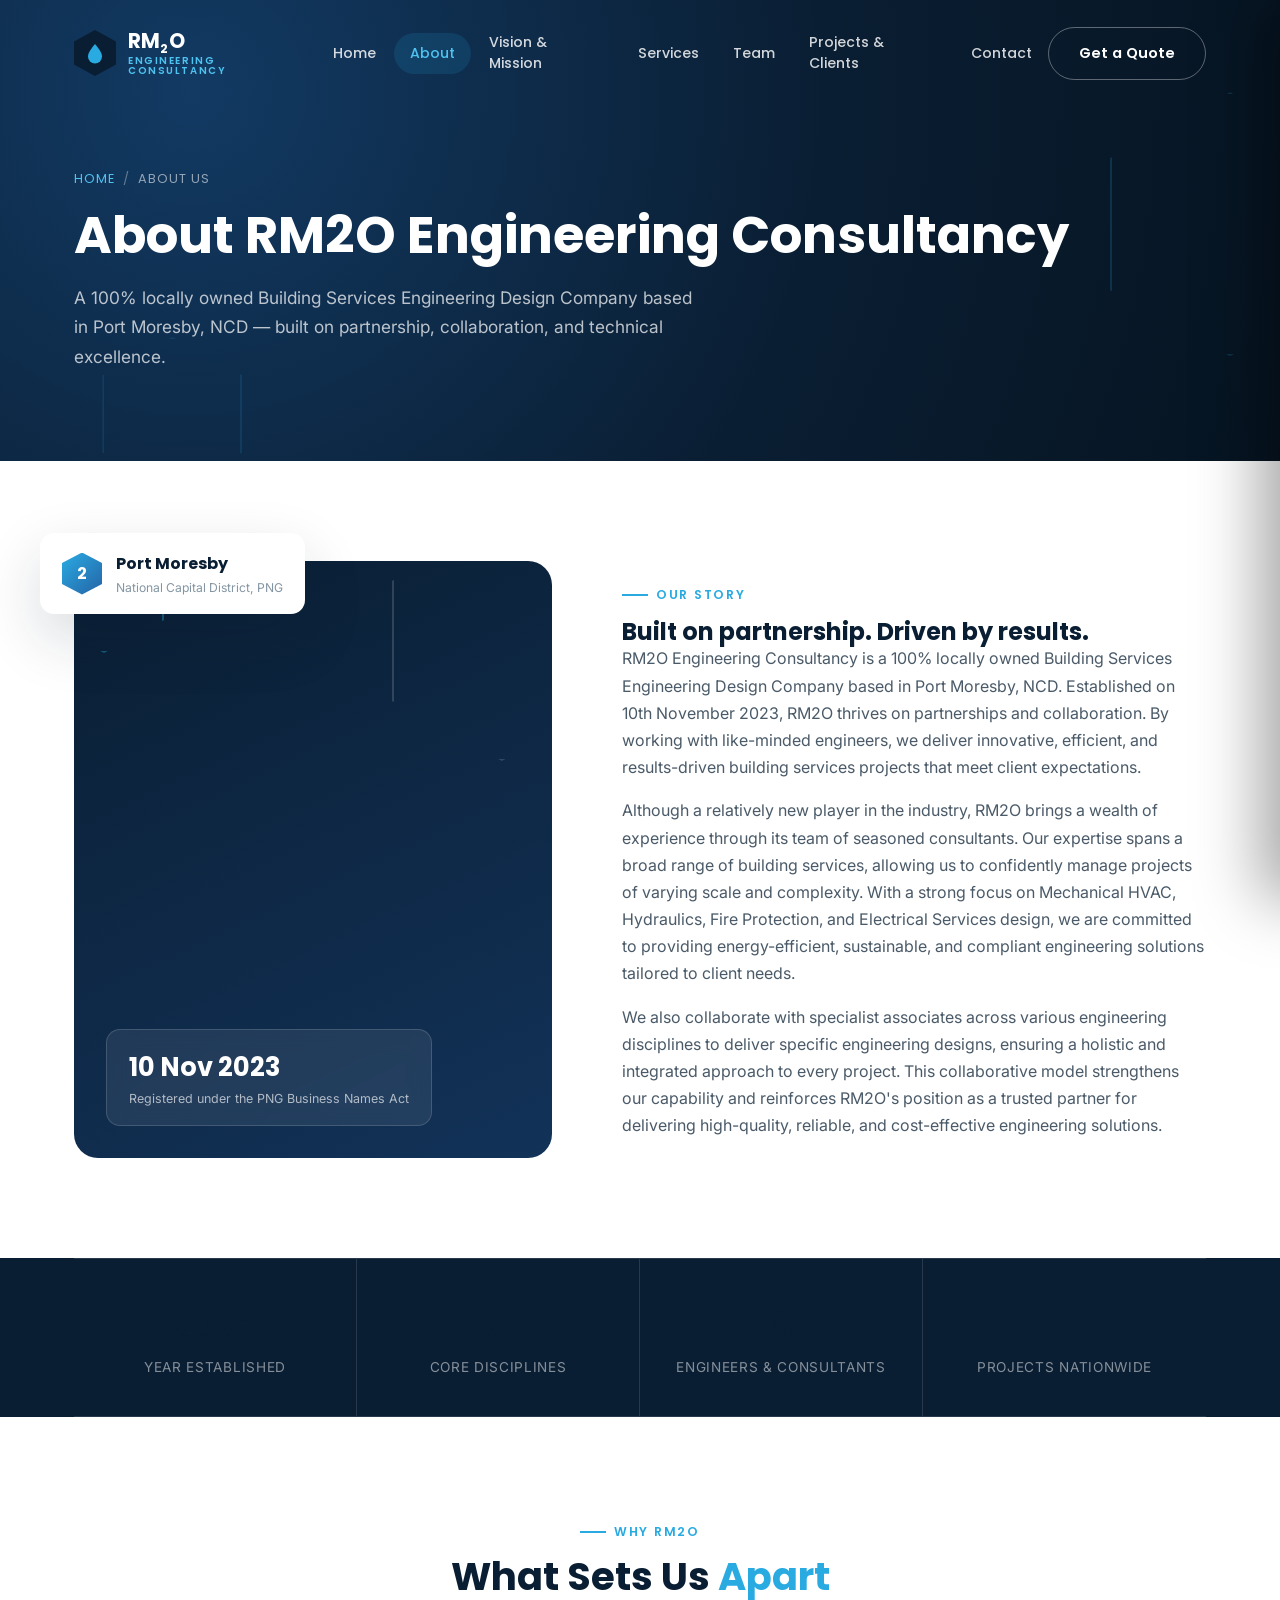
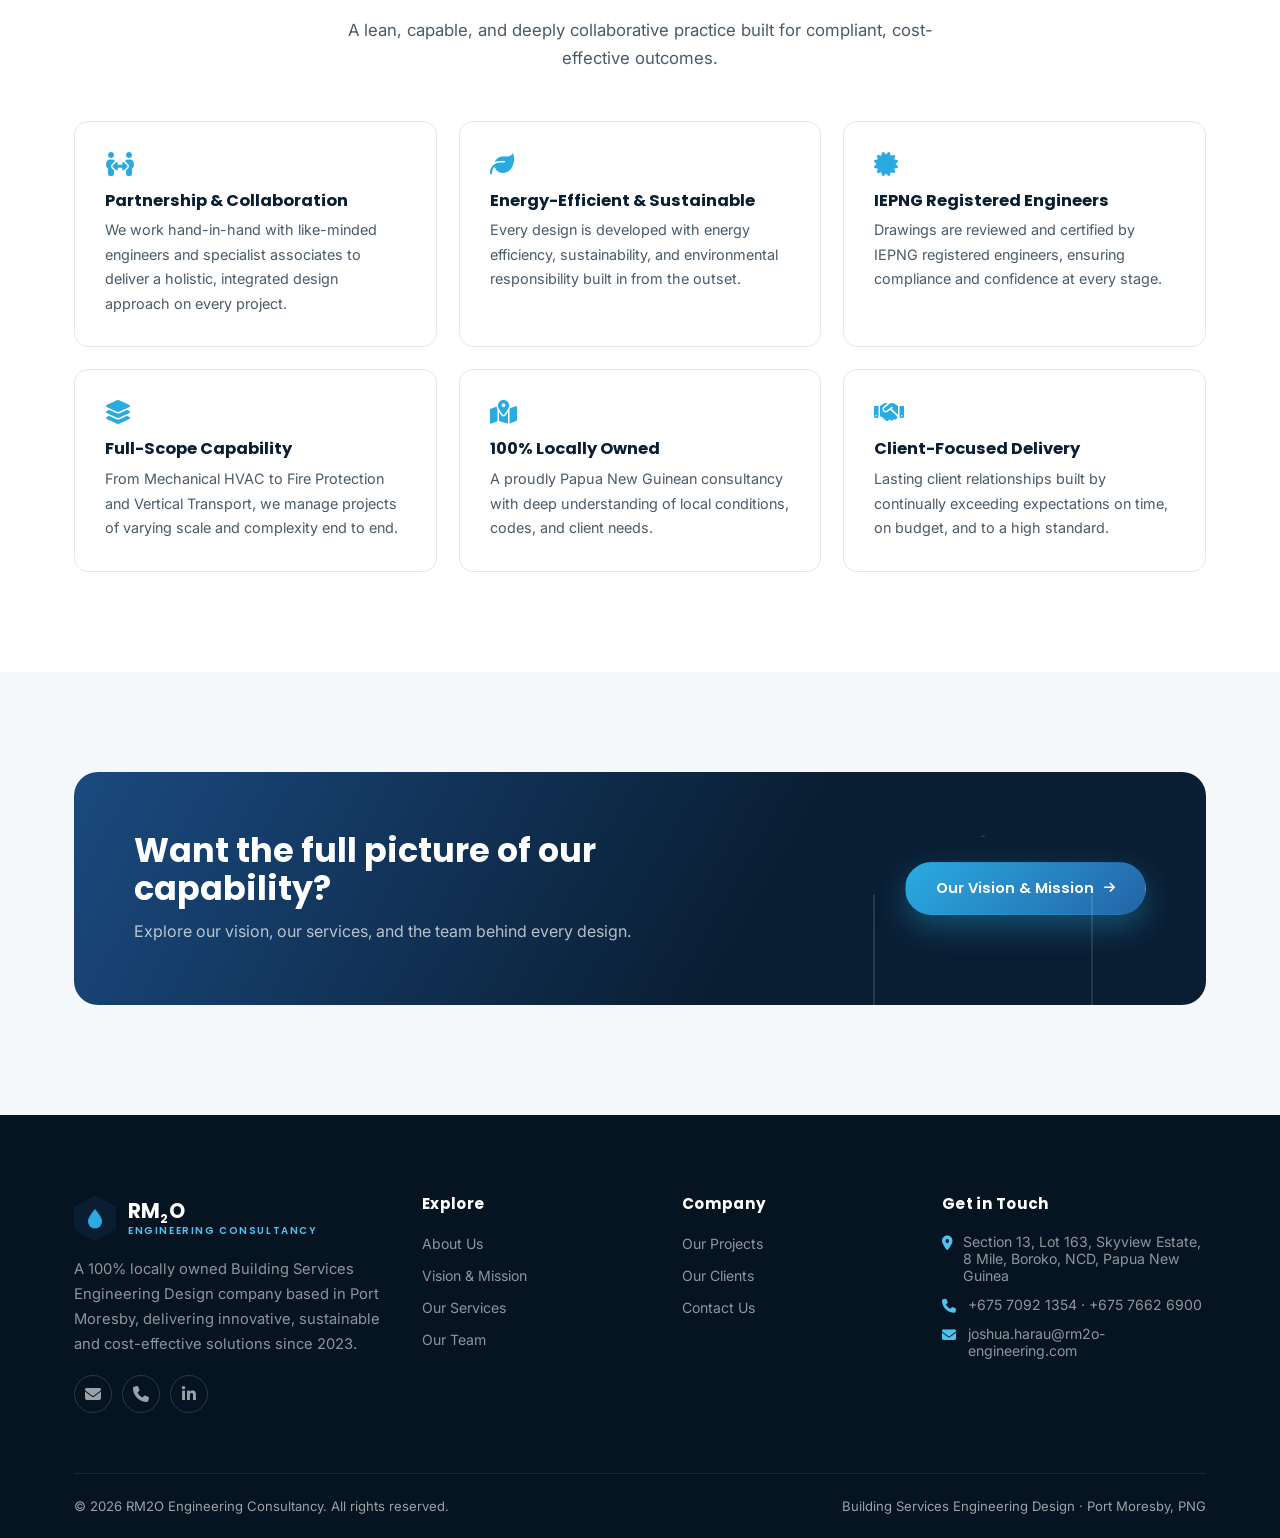
==== commit 42d3aba1: "Update email address in contact section" ====
--- a/about.html
+++ b/about.html
@@ -212,7 +212,7 @@
         <ul class="footer-contact">
           <li><i class="fa-solid fa-location-dot"></i> Section 13, Lot 163, Skyview Estate, 8 Mile, Boroko, NCD, Papua New Guinea</li>
           <li><i class="fa-solid fa-phone"></i> +675 7092 1354 &middot; +675 7662 6900</li>
-          <li><i class="fa-solid fa-envelope"></i> jharau36@gmail.com</li>
+          <li><i class="fa-solid fa-envelope"></i> joshua.harau@rm2o-engineering.com</li>
         </ul>
       </div>
     </div>
